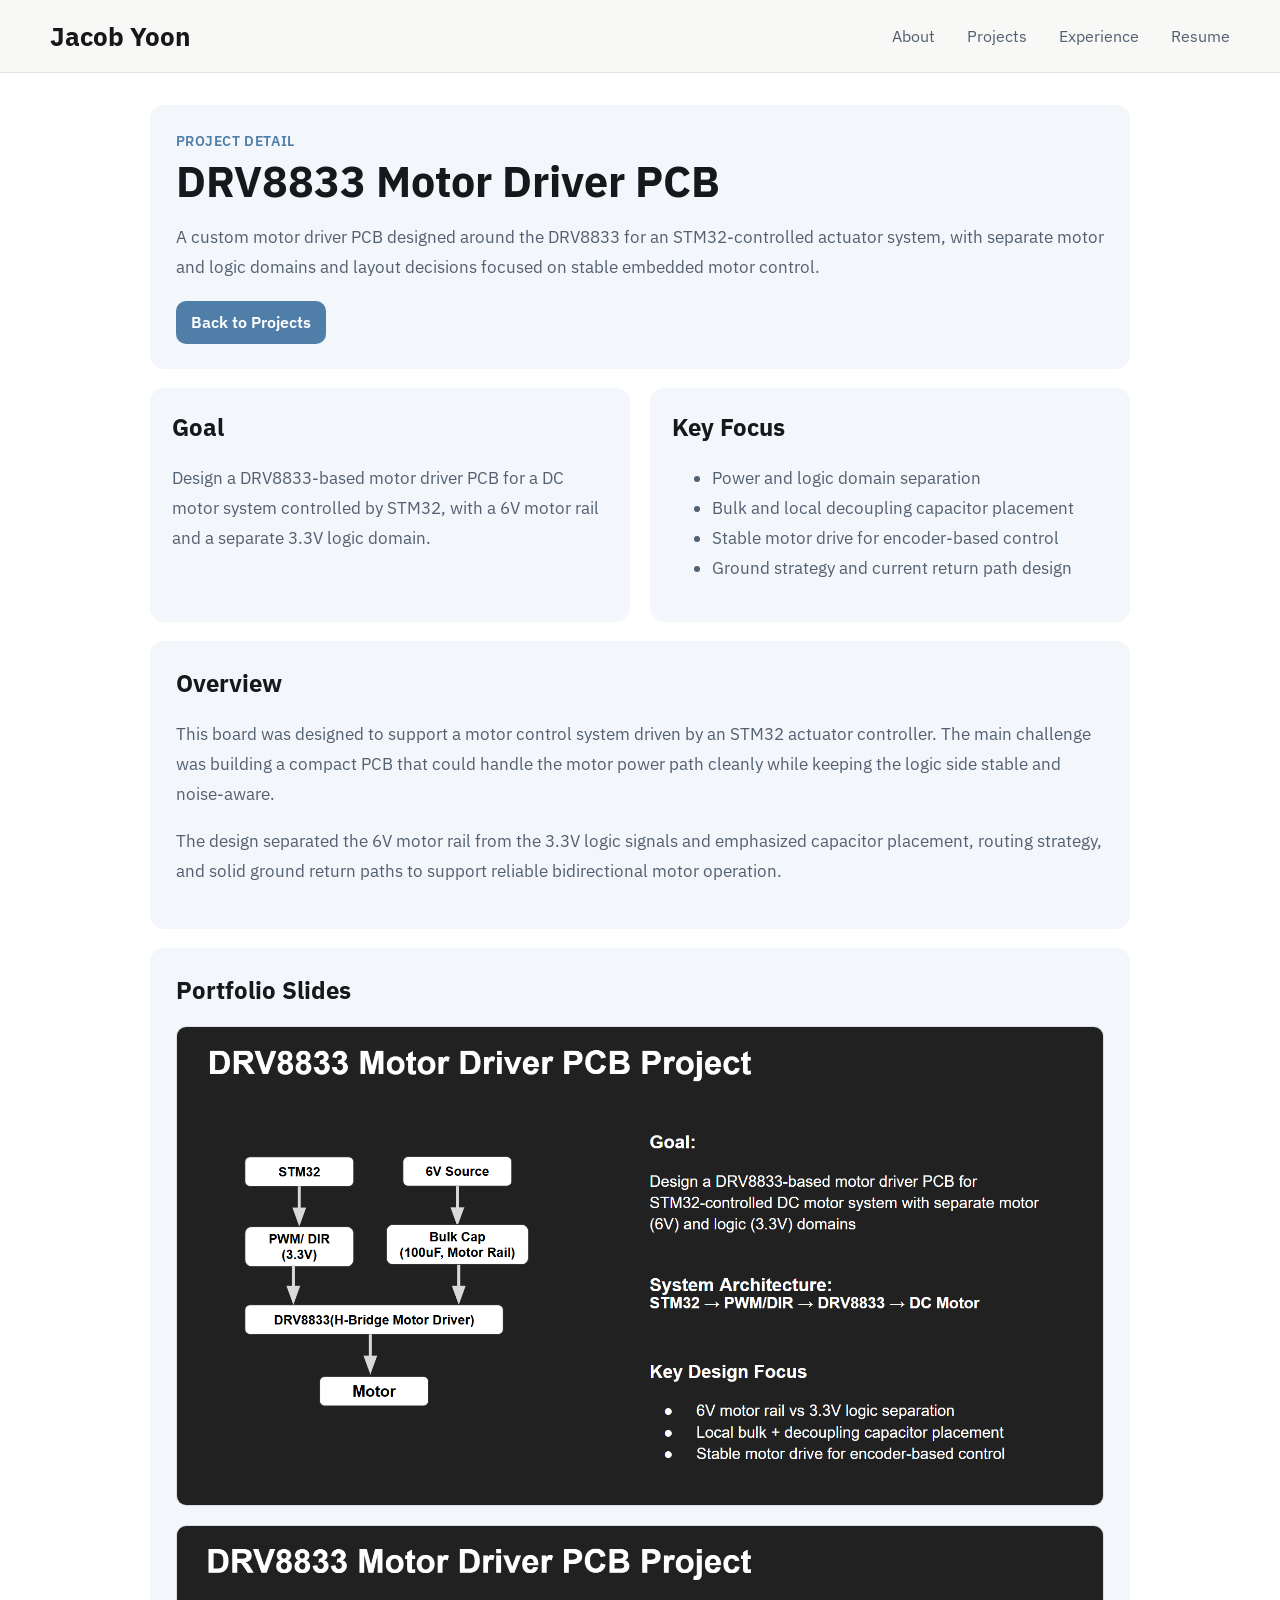
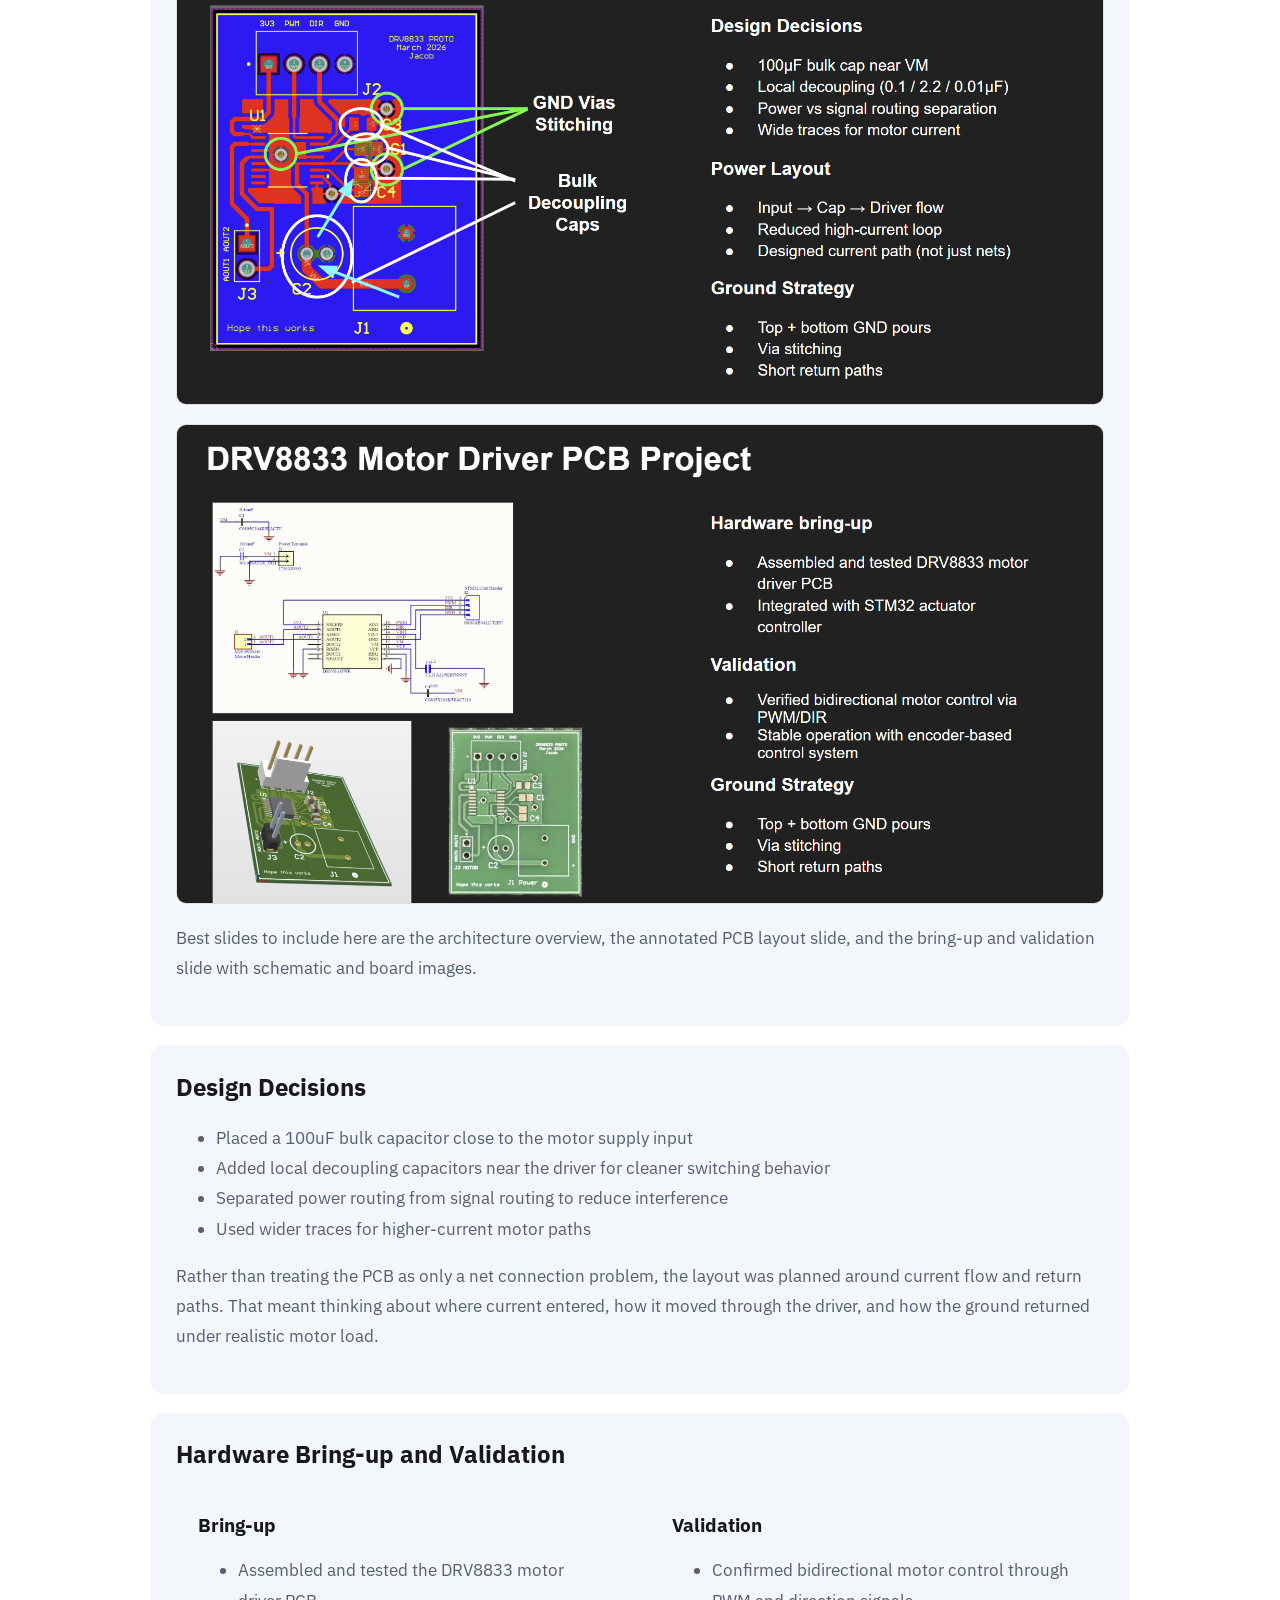
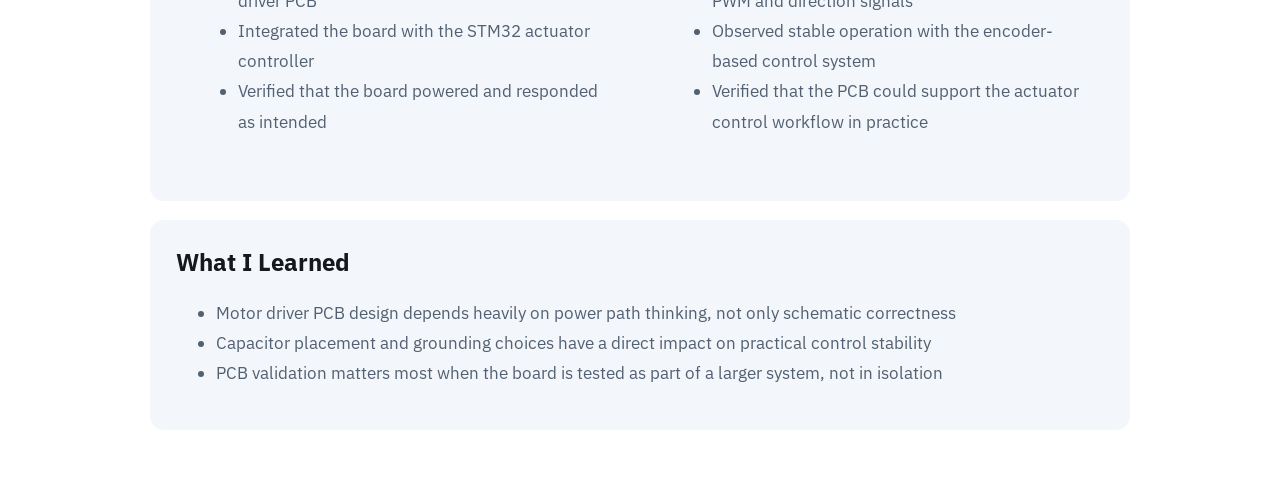
==== projects/drv8833-pcb.html @ def4e884 "Update portfolio site_draft1" ====
<!DOCTYPE html>
<html lang="en">
<head>
  <meta charset="UTF-8" />
  <meta name="viewport" content="width=device-width, initial-scale=1.0" />
  <title>DRV8833 Motor Driver PCB | Jacob Yoon</title>
  <link rel="preconnect" href="https://fonts.googleapis.com" />
  <link rel="preconnect" href="https://fonts.gstatic.com" crossorigin />
  <link
    href="https://fonts.googleapis.com/css2?family=IBM+Plex+Sans:wght@400;500;600;700&display=swap"
    rel="stylesheet"
  />
  <link rel="stylesheet" href="../style.css" />
</head>
<body>
  <header class="topbar">
    <div class="topbar-inner">
      <a class="topbar-brand" href="../index.html#projects">Jacob Yoon</a>
      <nav class="topbar-nav">
        <a href="../index.html#about">About</a>
        <a href="../index.html#projects">Projects</a>
        <a href="../index.html#experience">Experience</a>
        <a href="../resume.pdf" target="_blank" rel="noreferrer">Resume</a>
      </nav>
    </div>
  </header>
  <main class="project-page">
    <section class="project-hero">
      <p class="project-kicker">Project Detail</p>
      <h1>DRV8833 Motor Driver PCB</h1>
      <p class="project-intro">
        A custom motor driver PCB designed around the DRV8833 for an
        STM32-controlled actuator system, with separate motor and logic domains
        and layout decisions focused on stable embedded motor control.
      </p>
      <div class="project-actions">
        <a href="../index.html#projects">Back to Projects</a>
      </div>
    </section>

    <section class="detail-grid">
      <article class="detail-card">
        <h2>Goal</h2>
        <p>
          Design a DRV8833-based motor driver PCB for a DC motor system
          controlled by STM32, with a 6V motor rail and a separate 3.3V logic
          domain.
        </p>
      </article>

      <article class="detail-card">
        <h2>Key Focus</h2>
        <ul>
          <li>Power and logic domain separation</li>
          <li>Bulk and local decoupling capacitor placement</li>
          <li>Stable motor drive for encoder-based control</li>
          <li>Ground strategy and current return path design</li>
        </ul>
      </article>
    </section>

    <section class="detail-section">
      <h2>Overview</h2>
      
      <p>
        This board was designed to support a motor control system driven by an
        STM32 actuator controller. The main challenge was building a compact PCB
        that could handle the motor power path cleanly while keeping the logic
        side stable and noise-aware.
      </p>
      <p>
        The design separated the 6V motor rail from the 3.3V logic signals and
        emphasized capacitor placement, routing strategy, and solid ground
        return paths to support reliable bidirectional motor operation.
      </p>
    </section>

    <section class="detail-section">
      <h2>Portfolio Slides</h2>
      <img
        src="../images/drv8833-overview-slide.png"
        alt="DRV8833 overview slide"
        class="detail-image"
      />
      <img
        src="../images/drv8833-layout-slide.png"
        alt="DRV8833 PCB layout decisions slide"
        class="detail-image"
      />
      <img
        src="../images/drv8833-validation-slide.png"
        alt="DRV8833 hardware bring-up and validation slide"
        class="detail-image"
      />
      <p>
        Best slides to include here are the architecture overview, the annotated
        PCB layout slide, and the bring-up and validation slide with schematic
        and board images.
      </p>
    </section>

    <section class="detail-section">
      <h2>Design Decisions</h2>
      <ul>
        <li>Placed a 100uF bulk capacitor close to the motor supply input</li>
        <li>Added local decoupling capacitors near the driver for cleaner switching behavior</li>
        <li>Separated power routing from signal routing to reduce interference</li>
        <li>Used wider traces for higher-current motor paths</li>
      </ul>
      <p>
        Rather than treating the PCB as only a net connection problem, the
        layout was planned around current flow and return paths. That meant
        thinking about where current entered, how it moved through the driver,
        and how the ground returned under realistic motor load.
      </p>
    </section>

    <section class="detail-section">
      <h2>Hardware Bring-up and Validation</h2>
      <div class="detail-grid">
        <article class="detail-card">
          <h3>Bring-up</h3>
          <ul>
            <li>Assembled and tested the DRV8833 motor driver PCB</li>
            <li>Integrated the board with the STM32 actuator controller</li>
            <li>Verified that the board powered and responded as intended</li>
          </ul>
        </article>

        <article class="detail-card">
          <h3>Validation</h3>
          <ul>
            <li>Confirmed bidirectional motor control through PWM and direction signals</li>
            <li>Observed stable operation with the encoder-based control system</li>
            <li>Verified that the PCB could support the actuator control workflow in practice</li>
          </ul>
        </article>
      </div>
    </section>

    <section class="detail-section">
      <h2>What I Learned</h2>
      <ul>
        <li>Motor driver PCB design depends heavily on power path thinking, not only schematic correctness</li>
        <li>Capacitor placement and grounding choices have a direct impact on practical control stability</li>
        <li>PCB validation matters most when the board is tested as part of a larger system, not in isolation</li>
      </ul>
    </section>
  </main>
</body>
</html>
---- style.css ----
:root {
  --bg: #ffffff;
  --panel: #f3f6fa;
  --panel-strong: #e9eef5;
  --text: #16181b;
  --muted: #526071;
  --line: rgba(17, 24, 39, 0.1);
  --accent: #4f7ea8;
}

* {
  box-sizing: border-box;
}

html {
  scroll-behavior: smooth;
}

body {
  margin: 0;
  font-family: "IBM Plex Sans", sans-serif;
  background: var(--bg);
  color: var(--text);
}

a {
  color: inherit;
  text-decoration: none;
}

.topbar {
  position: sticky;
  top: 0;
  z-index: 20;
  background: rgba(248, 248, 246, 0.96);
  border-bottom: 1px solid var(--line);
}

.topbar-inner {
  width: min(1180px, calc(100% - 2rem));
  margin: 0 auto;
  display: flex;
  align-items: center;
  justify-content: space-between;
  gap: 1rem;
  min-height: 72px;
}

.topbar-brand {
  font-size: 1.6rem;
  font-weight: 700;
}

.topbar-nav {
  display: flex;
  flex-wrap: wrap;
  gap: 2rem;
}

.topbar-nav a {
  color: var(--muted);
}

.topbar-nav a:hover,
.topbar-nav a:focus-visible,
.sidebar-links a:hover,
.sidebar-links a:focus-visible,
.project-actions a:hover,
.project-actions a:focus-visible {
  color: var(--text);
}

.layout {
  width: min(1180px, calc(100% - 2rem));
  margin: 0 auto;
  display: grid;
  grid-template-columns: 240px minmax(0, 1fr);
  gap: 3rem;
  padding: 2rem 0 4rem;
}

.sidebar {
  position: sticky;
  top: 98px;
  align-self: start;
}

.profile-image {
  width: 100%;
  max-width: 110px;
  aspect-ratio: 1 / 1;
  object-fit: cover;
  border-radius: 999px;
  border: 1px solid var(--line);
  display: block;
  margin-bottom: 1rem;
}

.sidebar h1 {
  margin: 0;
  font-size: 2rem;
  line-height: 1.1;
}

.sidebar-role,
.sidebar-subrole {
  color: var(--muted);
  margin: 0.45rem 0 0;
  line-height: 1.5;
}

.sidebar-links {
  display: grid;
  gap: 0.75rem;
  margin-top: 1.75rem;
  padding-top: 1.5rem;
  border-top: 1px solid var(--line);
}

.sidebar-links p,
.sidebar-links a {
  margin: 0;
  color: var(--muted);
}

.content {
  min-width: 0;
}

.section {
  padding: 0 0 3.25rem;
  border-bottom: 1px solid var(--line);
  margin-bottom: 2.5rem;
}

.section:last-child {
  border-bottom: 0;
  margin-bottom: 0;
}

.section h2 {
  margin: 0 0 1.25rem;
  font-size: 2.5rem;
  line-height: 1.1;
}

.lead,
.section p,
.section li,
.experience-meta span {
  color: var(--muted);
  font-size: 1.05rem;
  line-height: 1.8;
}

.tag-list {
  display: flex;
  flex-wrap: wrap;
  gap: 0.75rem;
}

.tag-list span {
  padding: 0.55rem 0.85rem;
  border: 1px solid var(--line);
  border-radius: 999px;
  color: var(--text);
  background: transparent;
}

.course-list {
  display: grid;
  gap: 0.9rem;
}

.course-item {
  background: var(--panel);
  border-radius: 12px;
  padding: 0.9rem 1rem;
}

.course-item summary {
  cursor: pointer;
  list-style: none;
  color: var(--accent);
  font-weight: 600;
}

.course-item summary::-webkit-details-marker {
  display: none;
}

.course-item p {
  margin: 0.8rem 0 0;
}

.project-entry,
.experience-entry {
  background: var(--panel);
  border-radius: 14px;
  padding: 1.4rem;
}

.project-entry + .project-entry,
.experience-entry + .experience-entry {
  margin-top: 1.2rem;
}

.project-image {
  width: 100%;
  max-height: 320px;
  object-fit: cover;
  display: block;
  border-radius: 10px;
  border: 1px solid var(--line);
  margin-bottom: 1rem;
}

.project-body h3,
.experience-body h3 {
  margin: 0 0 0.7rem;
  font-size: 1.45rem;
}

.project-body p,
.experience-body p {
  margin: 0;
}

.project-body ul {
  margin: 0.9rem 0 0;
  padding-left: 1.15rem;
}

.project-actions {
  display: flex;
  flex-wrap: wrap;
  gap: 0.8rem;
  margin-top: 1.15rem;
}

.project-actions a {
  display: inline-flex;
  align-items: center;
  padding: 0.65rem 0.9rem;
  border: 1px solid transparent;
  border-radius: 10px;
  color: #ffffff;
  background: var(--accent);
  font-weight: 600;
}

.experience-entry {
  display: grid;
  grid-template-columns: 220px minmax(0, 1fr);
  gap: 1.25rem;
}

.experience-meta {
  display: grid;
  gap: 0.35rem;
  padding-right: 1rem;
  border-right: 1px solid var(--line);
}

.experience-meta strong {
  font-size: 1rem;
}

.project-page {
  width: min(980px, calc(100% - 2rem));
  margin: 0 auto;
  padding: 2rem 0 4rem;
}

.project-hero,
.detail-card,
.detail-section {
  background: var(--panel);
  border-radius: 14px;
}

.project-hero,
.detail-section {
  padding: 1.6rem;
}

.project-kicker {
  margin: 0 0 0.5rem;
  color: var(--accent);
  font-size: 0.9rem;
  font-weight: 600;
  letter-spacing: 0.04em;
  text-transform: uppercase;
}

.project-hero h1 {
  margin: 0;
  font-size: 2.7rem;
  line-height: 1.1;
}

.project-intro,
.detail-section p,
.detail-section li,
.detail-card p,
.detail-card li {
  color: var(--muted);
  font-size: 1.05rem;
  line-height: 1.8;
}

.detail-grid {
  display: grid;
  grid-template-columns: repeat(2, minmax(0, 1fr));
  gap: 1.2rem;
  margin-top: 1.2rem;
}

.detail-card {
  padding: 1.4rem;
}

.detail-card h2,
.detail-card h3,
.detail-section h2 {
  margin-top: 0;
}

.detail-section {
  margin-top: 1.2rem;
}

.detail-image {
  width: 100%;
  max-height: 480px;
  object-fit: cover;
  display: block;
  border-radius: 10px;
  border: 1px solid var(--line);
  margin: 1rem 0 1.2rem;
}

@media (max-width: 900px) {
  .layout,
  .experience-entry,
  .detail-grid {
    grid-template-columns: 1fr;
  }

  .sidebar {
    position: static;
  }

  .experience-meta {
    border-right: 0;
    border-bottom: 1px solid var(--line);
    padding-right: 0;
    padding-bottom: 1rem;
  }
}

@media (max-width: 700px) {
  .topbar-inner {
    align-items: flex-start;
    flex-direction: column;
    padding: 0.9rem 0;
  }

  .topbar-nav {
    gap: 1rem;
  }

  .layout {
    width: min(100%, calc(100% - 1rem));
    gap: 2rem;
    padding-top: 1.25rem;
  }

  .section h2 {
    font-size: 2rem;
  }

  .project-hero h1 {
    font-size: 2.1rem;
  }
}
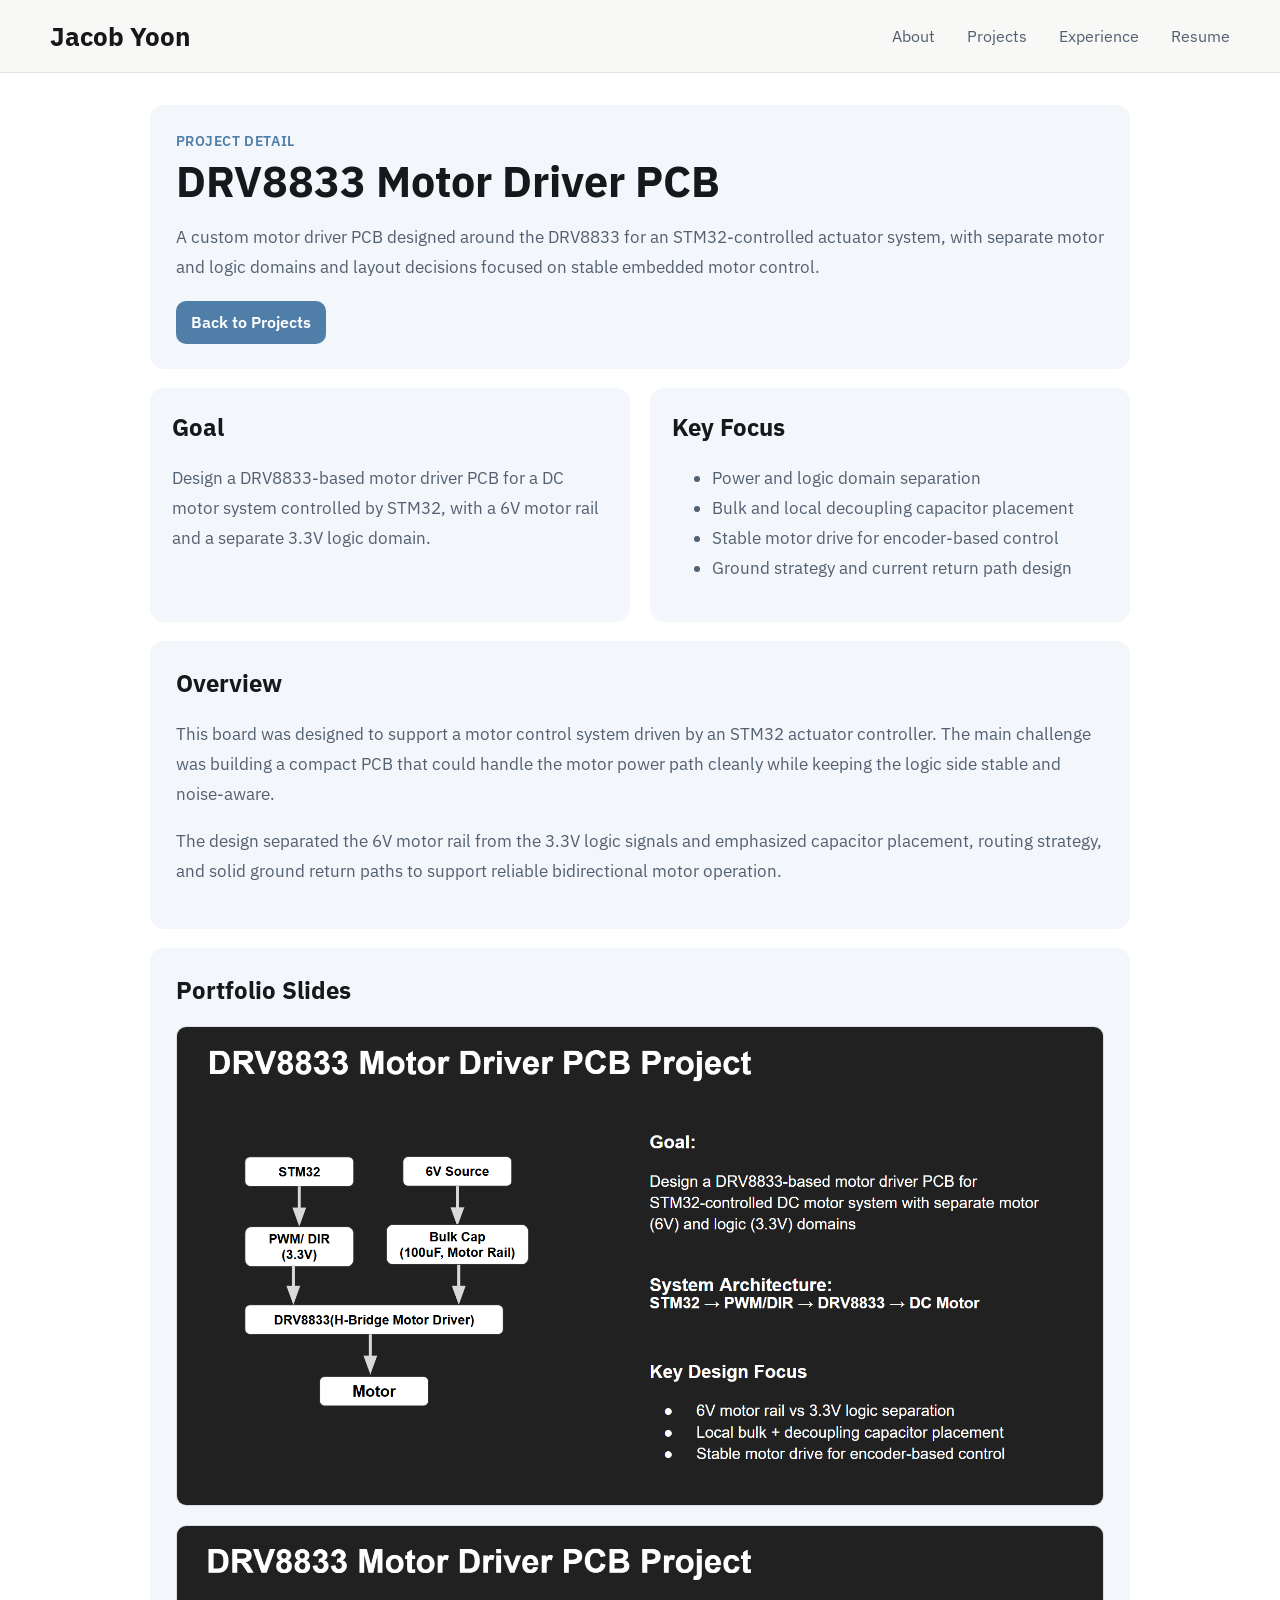
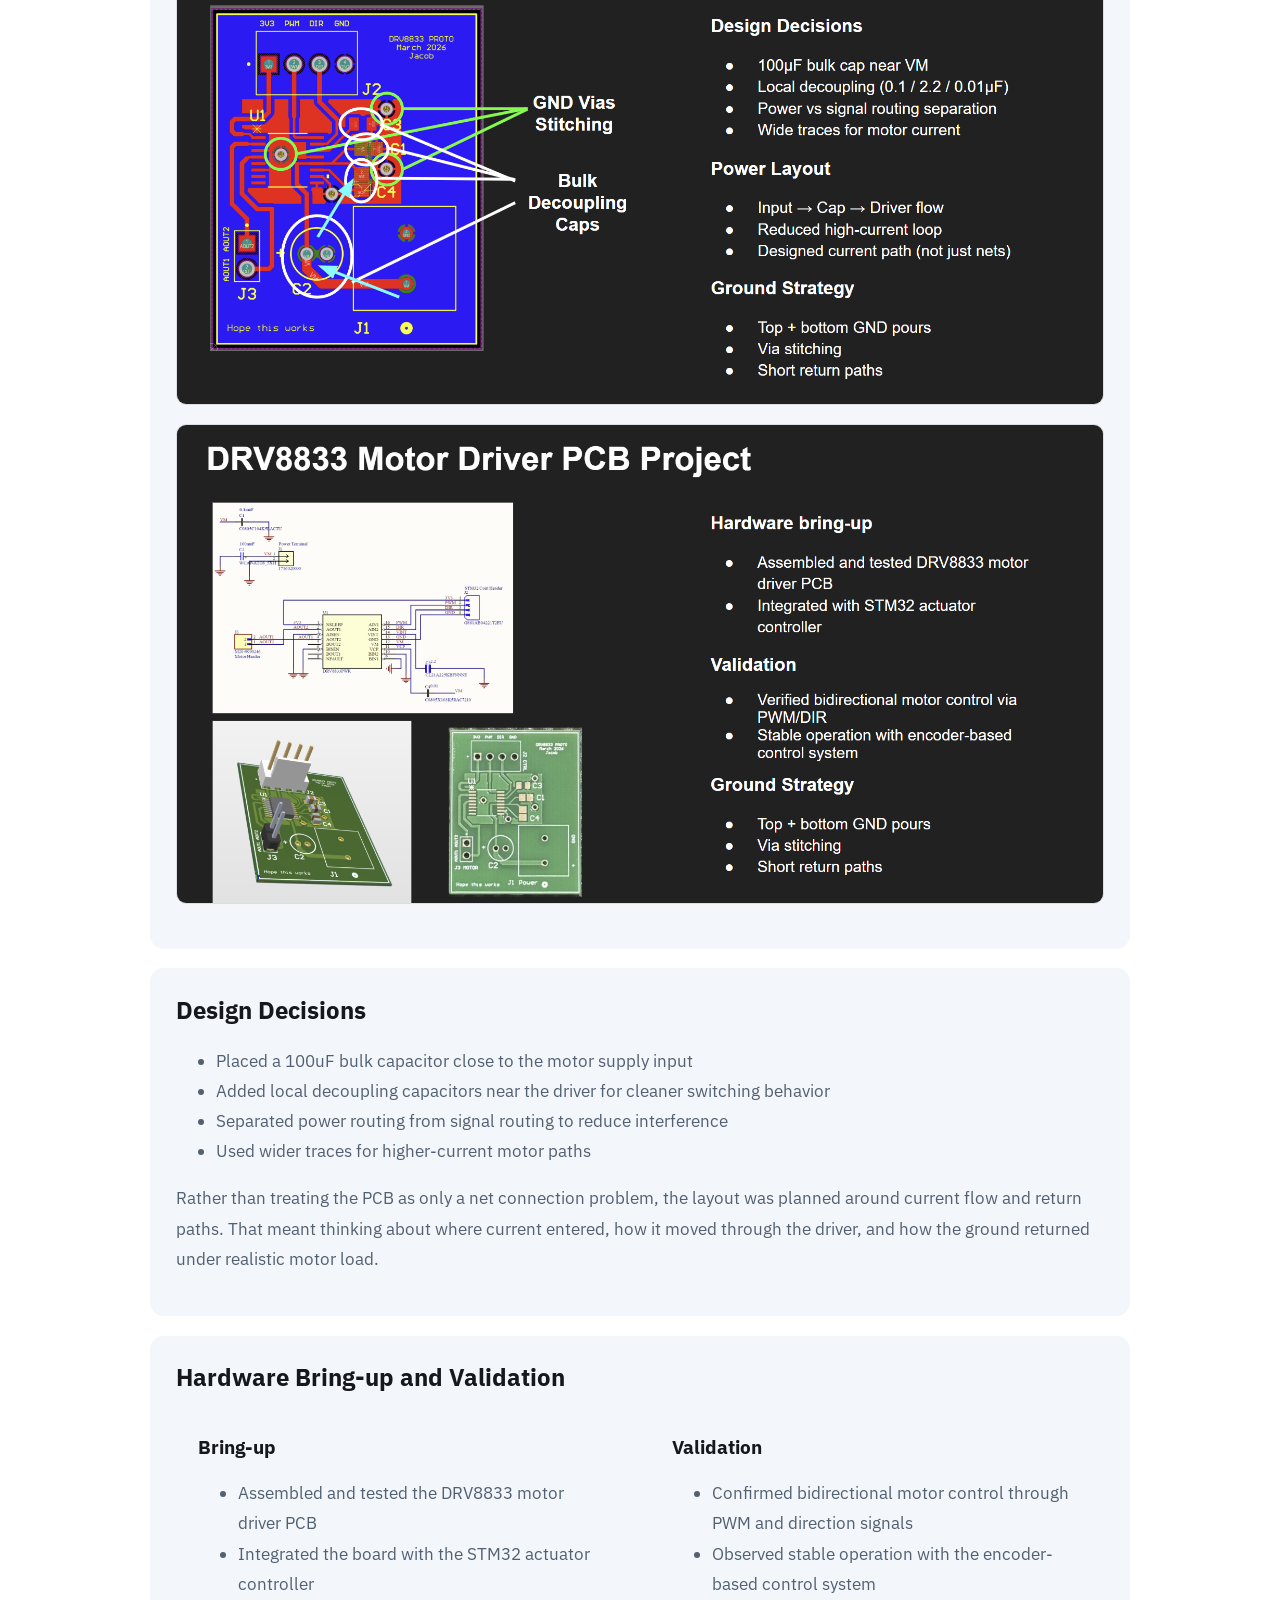
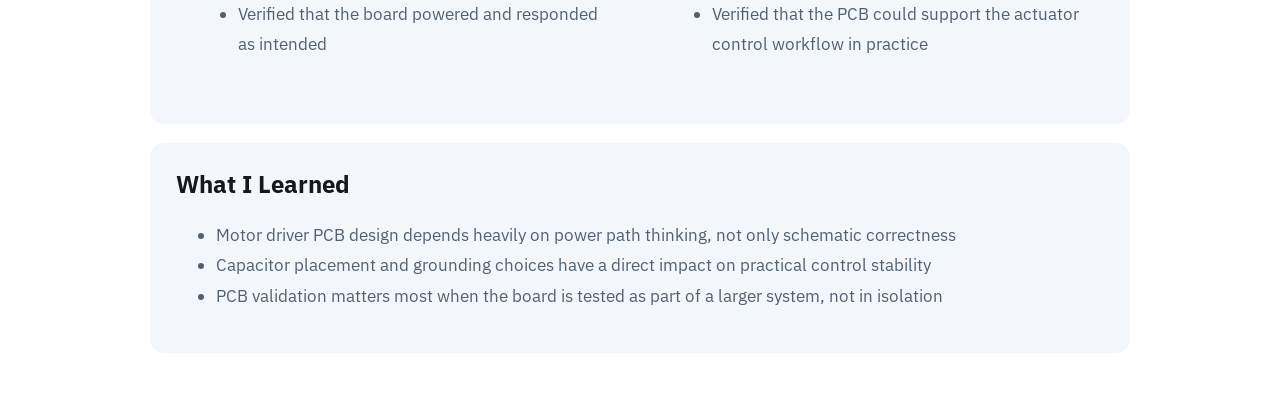
==== commit babd8eff: "Update drv8833-pcb.html" ====
--- a/projects/drv8833-pcb.html
+++ b/projects/drv8833-pcb.html
@@ -20,7 +20,7 @@
         <a href="../index.html#about">About</a>
         <a href="../index.html#projects">Projects</a>
         <a href="../index.html#experience">Experience</a>
-        <a href="../resume.pdf" target="_blank" rel="noreferrer">Resume</a>
+        <a href="../Resume.pdf" target="_blank" rel="noreferrer">Resume</a>
       </nav>
     </div>
   </header>
@@ -92,11 +92,7 @@
         alt="DRV8833 hardware bring-up and validation slide"
         class="detail-image"
       />
-      <p>
-        Best slides to include here are the architecture overview, the annotated
-        PCB layout slide, and the bring-up and validation slide with schematic
-        and board images.
-      </p>
+  
     </section>
 
     <section class="detail-section">
